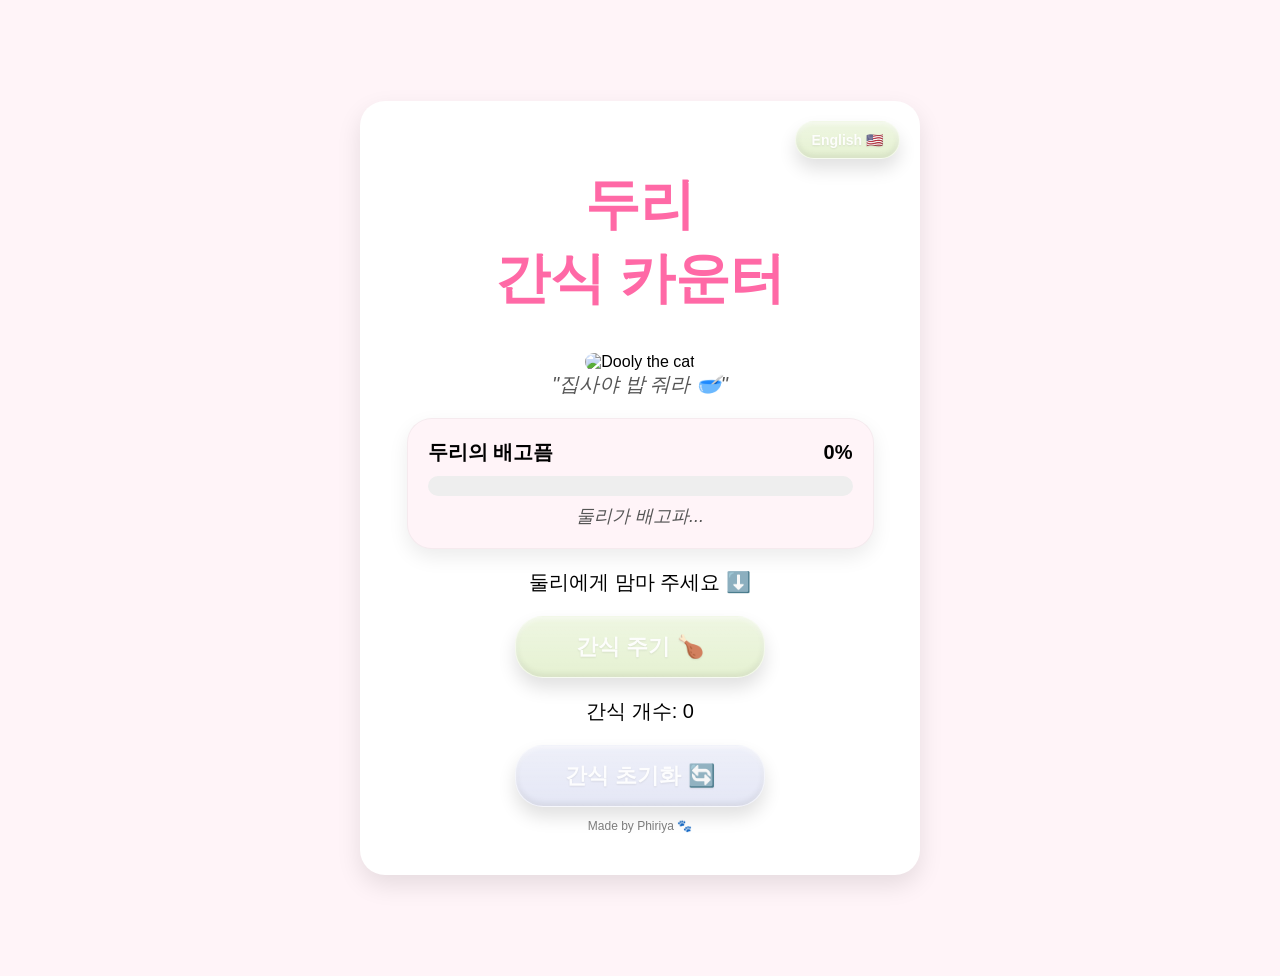
==== kr.html @ 7c066ea3 "add hunger system, sounds, and KR version" ====
<!DOCTYPE html>
<html lang="en">
<head>
    <meta charset="UTF-8">
    <meta name="viewport" content="width=device-width, initial-scale=1.0">
    <title>Dooly Project</title>
    <link rel="stylesheet" href="styles.css">
   
    <link rel="preconnect" href="https://fonts.googleapis.com">
    <link rel="preconnect" href="https://fonts.gstatic.com" crossorigin>

    <link href="https://fonts.googleapis.com/css2?family=Amatic+SC:wght@400;700&display=swap" rel="stylesheet">
</head>
<body>
    <div class="card">
        <a href="index.html" class="languageLink">
            <button class="languageButton">
            English 🇺🇸
            </button>
        </a>
        
        <h1>두리<br>간식 카운터</h1>
        <img src="dooly_1.png" alt="Dooly the cat">

        <p id="doolySpeech">"집사야 밥 줘라 🥣"</p>
    
        <div class="hungerBox">
           <div class="hungerTitle">
               <p>두리의 배고픔</p>
               <p id="hungerPercent">0%</p>
           </div>

           <div class="progressBox">
               <div id="progressBar"></div>
           </div>

           <p id="doolyEmotion">둘리가 배고파...</p>
        </div>
        
        <p>둘리에게 맘마 주세요 ⬇️ </p>

        <button id="feedButton">간식 주기 🍗</button>
        <p id="achievement"></p>
        <p id="treatCount">간식 개수: 0</p>
      
        <button id="resetButton">간식 초기화 🔄</button>

        <p class="footer">Made by Phiriya 🐾</p>
    </div>

    <script>
        let audioUnlocked = false;

        document.addEventListener("click", function () {

            if (!audioUnlocked) {

            buttonhoverSound.play();
            buttonhoverSound.pause();
            buttonhoverSound.currentTime = 0;

            buttonSound.play();
            buttonSound.pause();
            buttonSound.currentTime = 0;

            audioUnlocked = true;
        }

       });


        // Button hover project
        const treatButton = document.getElementById("feedButton");
        const languageButton = document.querySelector(".languageButton");
        const buttonhoverSound = new Audio("button-hover.mp3");

        languageButton.addEventListener("mouseover", function () {

            buttonhoverSound.currentTime = 0;
            buttonhoverSound.play();

        });

        treatButton.addEventListener("mouseover", function () {

            buttonhoverSound.currentTime = 0;
            buttonhoverSound.play();

            if (treatButton.disabled === true) {
            treatButton.textContent = "노오오옵! 🚫";
            }
            else {
                treatButton.textContent = "둘리에게 간식 주라! 🫵🏻";
            }
        
        });

        treatButton.addEventListener("mouseout", function () {
            if (treatButton.disabled === true) {
            treatButton.textContent = "노오오옵! 🚫";
            }

            else {
                treatButton.textContent = "간식 주기 🍗";
            } 

        });


        // Speech bubble project
        const speechText = document.getElementById("doolySpeech");
        const progressBar = document.getElementById("progressBar");


        
        // Treat counter project + Emotion project + Achievement project + Shake animated project
        const treatText = document.getElementById("treatCount");
        const emotionText = document.getElementById("doolyEmotion");
        const achievementText = document.getElementById("achievement");
        const card = document.querySelector(".card");

        const buttonSound = new Audio("ui-button.mp3");
        const achievementSound = new Audio("achievement-bling.mp3");
        const errorSound = new Audio("error.mp3");
        
        let treats = 0;

        treatButton.addEventListener("click", function () {

            treats = treats + 1;
            progressBar.style.width = treats * 10 + "%";

            document.getElementById("hungerPercent").textContent = treats * 10 + "%";

            buttonSound.currentTime = 0;
            buttonSound.play();

            if (treats === 5) {
               achievementText.style.display = "inline-block";

               achievementText.textContent = "🏆 목표 달성: 두리 최애 집사 🎉";

               achievementSound.currentTime = 0;
               achievementSound.play();
            }

            else if (treats === 10) {
                achievementText.style.display = "inline-block";

                achievementText.textContent = "🏆 목표 달성: 두리 살찌우기 전문가 😭";

                achievementSound.currentTime = 0;
                achievementSound.play();
            }

            else {
                achievementText.style.display = "none";
                achievementText.textContent = "";
            }
            

            treatText.textContent = "간식 개수: " + treats;
               if (treats > 10) {
                emotionText.textContent = "이제 그만!!! 두리 뚱냥이 된다";
                speechText.textContent = '"그만!!! 😾🚨"';
                
                progressBar.style.width = "100%";

                document.getElementById("hungerPercent").textContent = "100%";

                treatButton.textContent = "노오오옵! 🚫";
                treatButton.disabled = true;

                // card.style.backgroundColor = "#ffe0e0";
                progressBar.style.backgroundColor = "red";

                card.classList.add("shake");
                setTimeout(function () {
                   card.classList.remove("shake");
                }, 400);

                errorSound.currentTime = 0;
                errorSound.play();
               }

               else if (treats > 8) {
                emotionText.textContent = "두리 배가 너무 빵빵하다";
                speechText.textContent = '"좀 배불르다냥...😾💢"';
                
                progressBar.style.backgroundColor = "orange";
               }

               else if (treats > 5) {
                emotionText.textContent = "간식이 너무 많다냥";
                speechText.textContent = '"야...천천히 좀 줘라 🙀⁉️"';

                progressBar.style.backgroundColor = "yellow";
               }

               else if (treats > 2) {
                emotionText.textContent = "두리가 의심하고 있다";
                speechText.textContent = '"뭐냥...왜 이렇게 많이 주는 거냥 😼❓"';

                progressBar.style.backgroundColor = "lightgreen";
               }
            
               else {
                emotionText.textContent = "둘리가 행복하다냥";
                speechText.textContent = '"냠냠!!! 😻❤️"';

                progressBar.style.backgroundColor = "lightblue";
               }

        });

        languageButton.addEventListener("click", function () {
            buttonSound.currentTime = 0;
            buttonSound.play();

        });


        // Reset treats button project
        const resetButton = document.getElementById("resetButton");
        
        resetButton.addEventListener("mouseover", function() {
            buttonhoverSound.currentTime = 0;
            buttonhoverSound.play();

        });
    
        resetButton.addEventListener("click", function () {
            treats = 0;
            treatText.textContent = "간식 개수: 0";
            emotionText.textContent = "두리가 간식을 기다리는 중";

            speechText.textContent = '"집사야 밥 줘라 🥣"';
            progressBar.style.width = "0%";

            treatButton.disabled = false;
            treatButton.textContent = "간식 주기 🍗";

            // card.style.backgroundColor = "white";

            progressBar.style.backgroundColor = "lightblue";
            document.getElementById("hungerPercent").textContent = "0%";


            achievementText.textContent = "";
            achievementText.style.display = "none";

            buttonSound.currentTime = 0;
            buttonSound.play();

        });
    </script>

</body>
</html>
---- styles.css ----
button {
    /* padding: 15px 25px;
    width: 250px;
    border-radius: 25px;
    border: none;
    background-color:#E1EfCA;
    color: white;
    font-size: 22px;
    font-weight: bold;
    cursor: pointer;
    margin: 8px;
    box-shadow:
        8px 8px 18px rgba(0,0,0,0.08),
       -8px -8px 18px rgba(255,255,255,0.9);
    transition: 0.2s;
    font-family: "Avenir Next", "avenir", sans-serif; */

    width: 250px;
    padding: 15px 25px;

    border: 1px solid rgba(255,255,255,0.5);

    border-radius: 28px;

    background:
        linear-gradient(
            180deg,
            rgba(255,255,255,0.45),
            rgba(255,255,255,0.15)
        ),
        #E1EfCA;

    backdrop-filter: blur(10px);

    color: rgba(255,255,255,0.92);
    text-shadow: 0 1px 2px rgba(0,0,0,0.08);
    font-size: 22px;
    font-weight: 700;
    font-family: "Avenir Next", "avenir", sans-serif;

    cursor: pointer;

    box-shadow:
        inset 0 2px 4px rgba(255,255,255,0.55),
        inset 0 -3px 6px rgba(0,0,0,0.08),
        0 10px 18px rgba(0,0,0,0.12);

    transition: all 0.2s ease;
}

button:hover {
    /* color: white;
    transform: scale(1.04);
    box-shadow: 0 5px 10px rgba(0,0,0,0.2); */

    transform: translateY(-3px);

    box-shadow:
        inset 0 2px 5px rgba(255,255,255,0.65),
        inset 0 -3px 8px rgba(0,0,0,0.08),
        0 14px 26px rgba(0,0,0,0.18);
}

button:active {
    transform: translateY(2px);

    box-shadow:
        inset 0 4px 8px rgba(0,0,0,0.1),
        inset 0 -2px 3px rgba(255,255,255,0.5);
}

#resetButton {
    background-color: #E0E3F4;

}

button:disabled {
    background-color: lightgray;
    cursor: not-allowed;
    transform: none;
}

.languageButton {
    width: auto;
    padding: 10px 16px;
    font-size: 14px;
    border-radius: 20px;
}

.languageLink {
    position: absolute;
    top: 20px;
    right: 20px;
}


h1 {
    font-family: "Baloo 2", "Avenir Next", "avenir", sans-serif;
    font-weight: 900;
    font-size: 55px;
    color: #ff69a6;
}

img {
    width: 300px;
    border-radius: 350px;
}

body {
    background-color: #fff4f8;
    font-family: "Avenir Next", "avenir", sans-serif;
    text-align: center;

    min-height: 100vh;

    display: flex;
    justify-content: center;
    align-items: center;

    padding: 30px;
}

.card {
    position: relative;
    background-color: white;
    width: 500px;
    margin: 0 auto;
    padding: 30px;
    border-radius: 25px;
    box-shadow: 0 10px 25px rgba(0, 0, 0, 0.1);
}

p {
    font-size: 20px;
}


#treatCount {
    /* font-size: 28px; */
    /* font-weight: bold; */
}

#doolyEmotion {
    font-style: italic;
    font-size: 18px;
    margin: 8px 0 0 0;
    color: #555;
}

#doolySpeech {
    /* background-color: #fff0f6;
    padding: 12px;
    border-radius: 18px; */

    font-style: italic;
    margin: 0;
    color: #555;
}

.progressBox {
    width: 100%;
    height: 20px;
    background-color: #eee;
    border-radius: 999px;
    overflow: hidden;
}

#progressBar {
    width: 0%;
    height: 100%;
    transition: 0.3s;
}

.hungerBox {
  /* background-color: #fffafc; */
  background-color: #fff4f8;
  border-radius: 25px;
  padding: 20px;
  margin: 20px auto;
  width: 85%;
  box-shadow: 0 8px 20px rgba(0,0,0,0.08);
  border: 1px solid rgba(0,0,0,0.04);
}

.hungerTitle {
    display: flex;
    justify-content: space-between;
    align-items: center;
    font-weight: bold;
    margin-bottom: 10px;
    font-family: "Avenir Next", "avenir", sans-serif;
}

.hungerTitle p {
    margin: 0;
}

#hungerPercent {
    font-weight: 800;
}

#achievement {
    font-size: 20px;
    font-weight: bold;
    color: #E1EfCA;
    text-shadow: 0 0 6px rgba(225,239,202,0.5);
    display: block;
    /* border-radius: 20px;
    padding: 10px 15px; */
    margin-top: 20px;
    font-family: "Trebuchet MS", "Avenir Next", "avenir", sans-serif;
}


.footer {
    font-size: 12px;
    color: gray;
}


.shake {
    animation: shake 0.4s;
}

@keyframes shake {

    0% {
        transform: translateX(0);
    }

    25% {
        transform: translateX(-8px);
    }

    50% {
        transform: translateX(8px);
    }

    75% {
        transform: translateX(-8px);
    }

    100% {
        transform: translateX(0);
    }

}
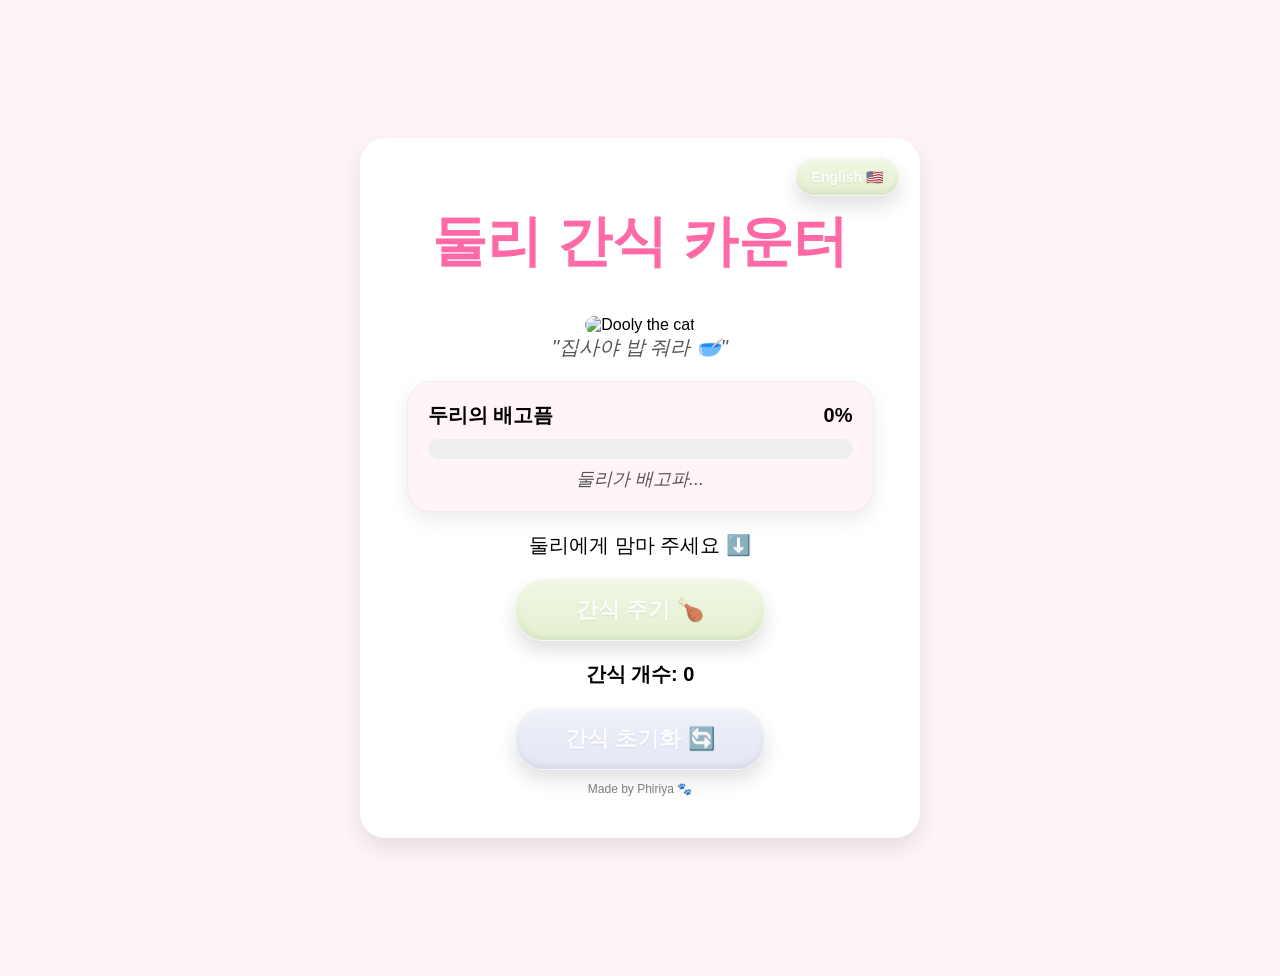
==== commit 91169539: "fix typo" ====
--- a/kr.html
+++ b/kr.html
@@ -19,7 +19,7 @@
             </button>
         </a>
         
-        <h1>두리<br>간식 카운터</h1>
+        <h1>둘리 간식 카운터</h1>
         <img src="dooly_1.png" alt="Dooly the cat">
 
         <p id="doolySpeech">"집사야 밥 줘라 🥣"</p>
--- a/styles.css
+++ b/styles.css
@@ -136,9 +136,9 @@
 
 
 #treatCount {
-    /* font-size: 28px; */
-    /* font-weight: bold; */
-}
+    font-weight: bold;
+}
+
 
 #doolyEmotion {
     font-style: italic;
